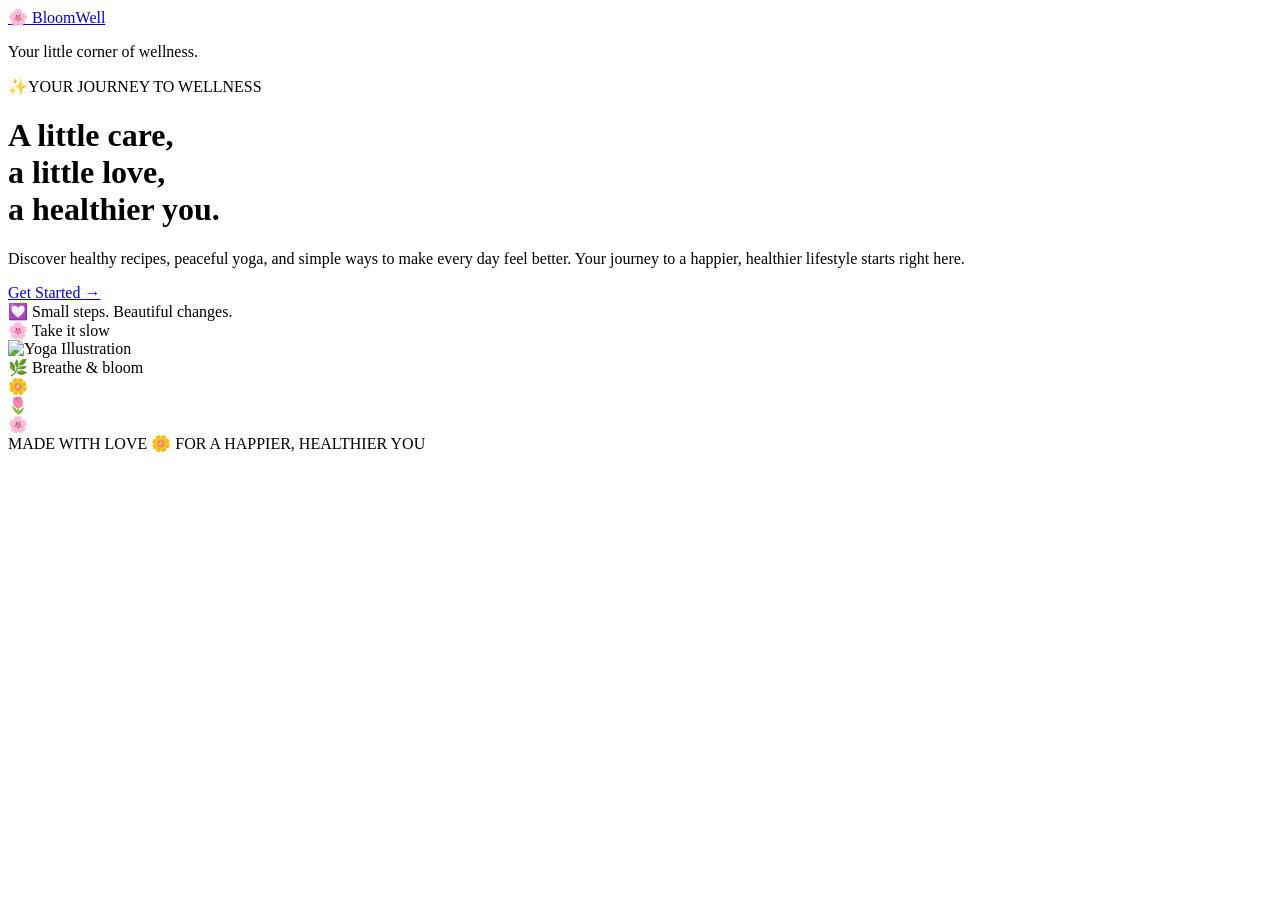
==== index.html @ e9269530 "Add files via upload" ====
<!DOCTYPE html>
<html lang="en">
<head>
    <meta charset="UTF-8">
    <meta name="viewport" content="width=device-width, initial-scale=1.0">

    <title>BloomWell | Your Wellness Journey</title>

    <link rel="stylesheet" href="style.css">
    
</head>

<body>

    <header class="navbar">
        <a href="index.html" class="logo">
            <span class="logo-icon">🌸</span>
            BloomWell
        </a>

        <p class="nav-tagline">Your little corner of wellness.</p>
    </header>

    <main class="welcome-section">

        <div class="welcome-content">

            <span class="welcome-label">
                ✨YOUR JOURNEY TO WELLNESS
            </span>

            <h1>
                A little care,<br>
                a little love,<br>
                <span>a healthier you.</span>
            </h1>

            <p class="welcome-description">
                Discover healthy recipes, peaceful yoga,
                and simple ways to make every day feel better.
                Your journey to a happier, healthier lifestyle
                starts right here.
            </p>

            <a href="dashboard.html" class="start-button">
                Get Started <span>→</span>
            </a>

            <div class="welcome-note">
                <span>💟</span>
                Small steps. Beautiful changes.
            </div>

        </div>

        <div class="welcome-art">

            <div class="art-circle"></div>

            <div class="floating-card card-top">
                🌸 <span>Take it slow</span>
            </div>

            <div class="wellness-illustration">
                <img
                src="image/yoga.jpeg"
                alt="Yoga Illustration"
                    class="main-illustration"
                >
            </div>

            <div class="floating-card card-bottom">
                🌿 <span>Breathe & bloom</span>
            </div>

            <div class="decor decor-one">🌼</div>
            <div class="decor decor-two">🌷</div>
            <div class="decor decor-three">🌸</div>

        </div>

    </main>

    <footer class="welcome-footer">
        <span>MADE WITH LOVE</span>
        <span>🌼</span>
        <span>FOR A HAPPIER, HEALTHIER YOU</span>
    </footer>

</body>
</html>
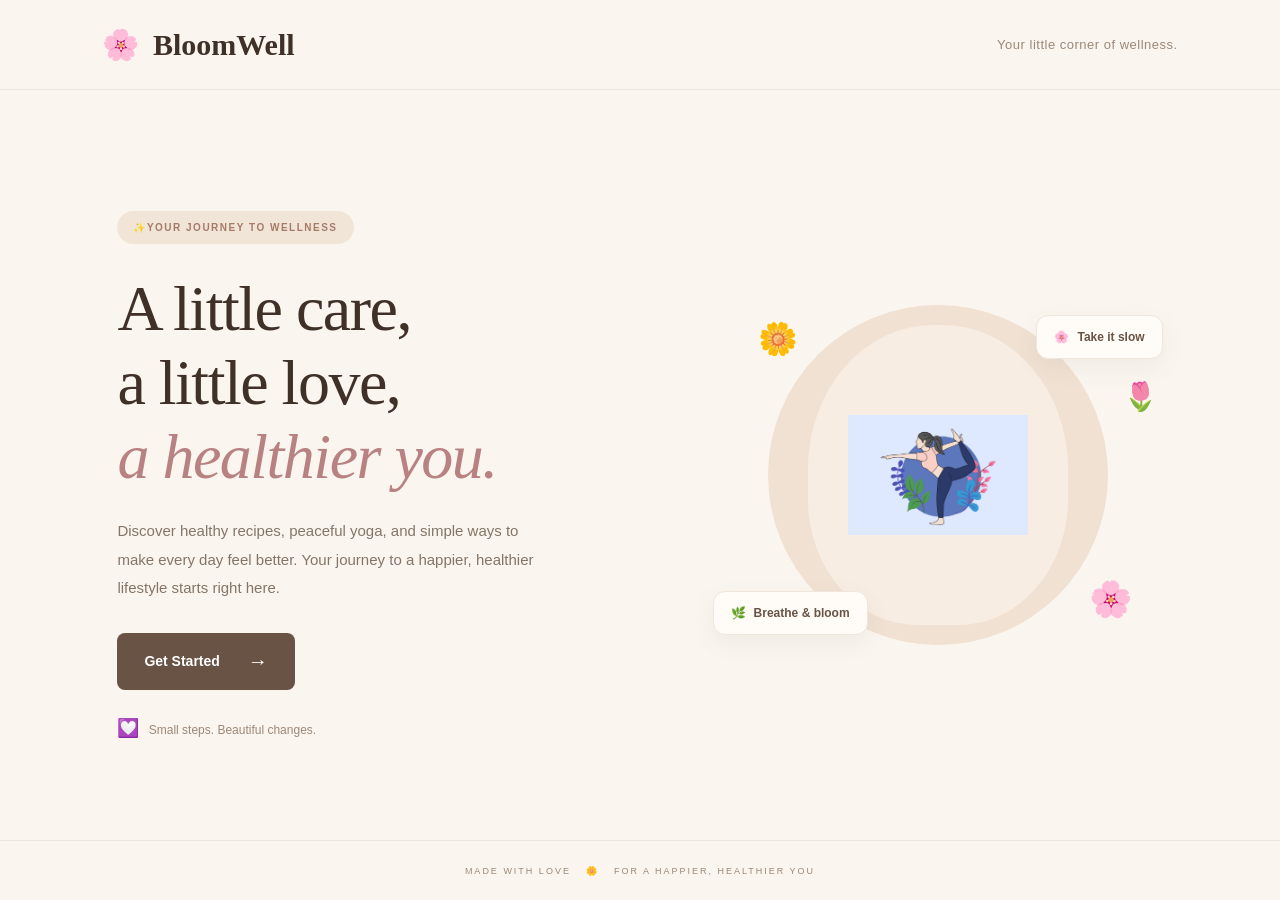
==== commit 250c3968: "Add files via upload" ====
--- a/index.html
+++ b/index.html
@@ -63,7 +63,7 @@
 
             <div class="wellness-illustration">
                 <img
-                src="image/yoga.jpeg"
+                src="images/yoga.jpeg"
                 alt="Yoga Illustration"
                     class="main-illustration"
                 >
--- a/style.css
+++ b/style.css
@@ -0,0 +1,1589 @@
+* {
+    margin: 0;
+    padding: 0;
+    box-sizing: border-box;
+}
+
+:root {
+    --cream: #FAF6EF;
+    --ivory: #FFFCF7;
+    --beige: #EDE1D2;
+    --brown: #695344;
+    --dark-brown: #3F3028;
+    --pink: #E8BFC0;
+    --muted: #9B8878;
+}
+
+body {
+    background-color: var(--cream);
+    color: var(--dark-brown);
+    font-family: 'DM Sans', sans-serif;
+    min-height: 100vh;
+}
+
+
+
+.navbar {
+    height: 90px;
+    padding: 0 8%;
+    display: flex;
+    justify-content: space-between;
+    align-items: center;
+    border-bottom: 1px solid #EDE5DB;
+}
+
+.logo {
+    text-decoration: none;
+    color: var(--dark-brown);
+    font-family: 'Playfair Display', serif;
+    font-size: 30px;
+    font-weight: 600;
+}
+
+.logo-icon {
+    color: #C58F91;
+    margin-right: 6px;
+}
+
+.nav-tagline {
+    color: var(--muted);
+    font-size: 13px;
+    letter-spacing: 0.5px;
+}
+
+
+.welcome-section {
+    max-width: 1250px;
+    min-height: calc(100vh - 150px);
+    margin: auto;
+    padding: 65px 8% 45px;
+    display: flex;
+    align-items: center;
+    justify-content: space-between;
+    gap: 45px;
+}
+
+
+
+.welcome-content {
+    flex: 1;
+    max-width: 560px;
+}
+
+.welcome-label {
+    display: inline-block;
+    color: #A77A68;
+    background-color: #F1E5D8;
+    padding: 11px 16px;
+    border-radius: 30px;
+    font-size: 10px;
+    font-weight: 700;
+    letter-spacing: 1.5px;
+    margin-bottom: 28px;
+}
+
+h1 {
+    font-family: 'Playfair Display', serif;
+    font-size: clamp(42px, 5vw, 66px);
+    line-height: 1.15;
+    font-weight: 500;
+    letter-spacing: -1.5px;
+}
+
+h1 span {
+    color: #B98282;
+    font-style: italic;
+}
+
+.welcome-description {
+    max-width: 440px;
+    margin-top: 24px;
+    margin-bottom: 30px;
+    color: #857568;
+    font-size: 15px;
+    line-height: 1.9;
+}
+
+
+.start-button {
+    display: inline-flex;
+    align-items: center;
+    gap: 28px;
+    padding: 17px 27px;
+    background-color: var(--brown);
+    color: white;
+    text-decoration: none;
+    border-radius: 8px;
+    font-size: 14px;
+    font-weight: 600;
+    transition: 0.3s ease;
+}
+
+.start-button:hover {
+    background-color: var(--dark-brown);
+    transform: translateY(-3px);
+    box-shadow: 0 8px 20px #69534425;
+}
+
+.start-button span {
+    font-size: 20px;
+}
+
+.welcome-note {
+    margin-top: 27px;
+    color: var(--muted);
+    font-size: 12px;
+}
+
+.welcome-note span {
+    color: #C58F91;
+    font-size: 18px;
+    margin-right: 6px;
+}
+
+
+.welcome-art {
+    flex: 1;
+    min-height: 410px;
+    max-width: 450px;
+    position: relative;
+    display: flex;
+    align-items: center;
+    justify-content: center;
+}
+
+.art-circle {
+    position: absolute;
+    width: 340px;
+    height: 340px;
+    background-color: #F0E1D2;
+    border-radius: 50%;
+}
+
+.wellness-illustration {
+    width: 260px;
+    height: 300px;
+    position: relative;
+    z-index: 2;
+    display: flex;
+    justify-content: center;
+    align-items: center;
+    background-color: #F8EDE3;
+    border-radius: 48% 48% 42% 42%;
+}
+
+.main-illustration {
+    width: 180px;
+    height: 210px;
+    object-fit: contain;
+}
+
+
+
+.floating-card {
+    position: absolute;
+    z-index: 3;
+    display: flex;
+    align-items: center;
+    gap: 8px;
+    padding: 14px 17px;
+    background-color: var(--ivory);
+    border: 1px solid #F0E6DB;
+    border-radius: 12px;
+    box-shadow: 0 8px 25px #69534412;
+    color: var(--brown);
+    font-size: 12px;
+    font-weight: 600;
+}
+
+.card-top {
+    top: 45px;
+    right: 0;
+}
+
+.card-bottom {
+    bottom: 45px;
+    left: 0;
+}
+
+.decor {
+    position: absolute;
+    color: #C58F91;
+    font-size: 32px;
+}
+
+.decor-one {
+    top: 50px;
+    left: 45px;
+}
+
+.decor-two {
+    top: 110px;
+    right: 5px;
+    font-size: 28px;
+}
+
+.decor-three {
+    bottom: 60px;
+    right: 30px;
+    font-size: 35px;
+}
+
+
+
+.welcome-footer {
+    min-height: 60px;
+    padding: 20px 8%;
+    display: flex;
+    justify-content: center;
+    align-items: center;
+    gap: 15px;
+    border-top: 1px solid #EDE5DB;
+    color: #9B8878;
+    font-size: 9px;
+    letter-spacing: 2px;
+}
+
+
+
+@media (max-width: 768px) {
+
+    .navbar {
+        height: 75px;
+        padding: 0 6%;
+    }
+
+    .logo {
+        font-size: 25px;
+    }
+
+    .nav-tagline {
+        font-size: 10px;
+        text-align: right;
+    }
+
+    .welcome-section {
+        padding: 45px 7%;
+        flex-direction: column;
+        text-align: center;
+        gap: 25px;
+    }
+
+    .welcome-content {
+        width: 100%;
+    }
+
+    .welcome-label {
+        font-size: 9px;
+        margin-bottom: 22px;
+    }
+
+    h1 {
+        font-size: 43px;
+    }
+
+    .welcome-description {
+        font-size: 14px;
+        margin: 22px auto 27px;
+    }
+
+    .welcome-art {
+        width: 100%;
+        min-height: 350px;
+    }
+
+    .art-circle {
+        width: 270px;
+        height: 270px;
+    }
+
+    .wellness-illustration {
+        width: 210px;
+        height: 240px;
+    }
+
+    .main-illustration {
+        width: 145px;
+        height: 180px;
+    }
+
+    .card-top {
+        top: 15px;
+        right: -5px;
+    }
+
+    .card-bottom {
+        bottom: 15px;
+        left: -5px;
+    }
+
+    .welcome-footer {
+        flex-wrap: wrap;
+        font-size: 8px;
+        gap: 9px;
+        text-align: center;
+    }
+}
+
+
+
+.back-link {
+    color: var(--brown);
+    text-decoration: none;
+    font-size: 14px;
+    font-weight: 600;
+}
+
+.back-link:hover {
+    color: #B98282;
+}
+
+.dashboard {
+    max-width: 1150px;
+    margin: auto;
+    padding: 65px 7%;
+}
+
+.dashboard-heading {
+    margin-bottom: 45px;
+}
+
+.dashboard-heading h1 {
+    font-size: clamp(42px, 5vw, 58px);
+    margin-top: 8px;
+}
+
+.dashboard-heading > p {
+    color: #857568;
+    line-height: 1.8;
+    margin-top: 18px;
+    max-width: 520px;
+    font-size: 14px;
+}
+
+
+
+.wellness-grid {
+    display: grid;
+    grid-template-columns: repeat(2, minmax(0, 1fr));
+    gap: 22px;
+}
+
+.wellness-card {
+    min-height: 265px;
+    padding: 28px;
+    border-radius: 18px;
+    text-decoration: none;
+    color: var(--dark-brown);
+    border: 1px solid #EDE3D8;
+    transition: 0.3s ease;
+    display: flex;
+    flex-direction: column;
+    align-items: flex-start;
+}
+
+.wellness-card:hover {
+    transform: translateY(-6px);
+    box-shadow: 0 12px 30px #69534412;
+}
+
+.recipe-card {
+    background-color: #F3E8D9;
+}
+
+.yoga-card {
+    background-color: #F3E4E2;
+}
+
+.selfcare-card {
+    background-color: #F0E9E0;
+}
+
+.habits-card {
+    background-color: #F5E9E8;
+}
+
+.tips-card {
+    background-color: #ECE8E0;
+}
+
+.card-icon {
+    font-size: 34px;
+    margin-bottom: 20px;
+}
+
+.card-number {
+    font-size: 9px;
+    letter-spacing: 1.8px;
+    color: #9B8170;
+    font-weight: 700;
+    margin-bottom: 10px;
+}
+
+.wellness-card h2 {
+    font-family: 'Playfair Display', serif;
+    font-size: 25px;
+    font-weight: 500;
+    margin-bottom: 10px;
+}
+
+.wellness-card p {
+    font-size: 13px;
+    color: #857568;
+    line-height: 1.8;
+    max-width: 330px;
+    margin-bottom: 22px;
+}
+
+.card-link {
+    color: #946D64;
+    font-size: 12px;
+    font-weight: 700;
+    margin-top: auto;
+}
+
+
+.daily-reminder {
+    margin-top: 35px;
+    padding: 25px 30px;
+    background-color: #FFFCF7;
+    border: 1px solid #EDE5DB;
+    border-radius: 16px;
+    display: flex;
+    align-items: center;
+    gap: 20px;
+}
+
+.reminder-icon {
+    font-size: 38px;
+    color: #C58F91;
+}
+
+.daily-reminder h2 {
+    font-family: 'Playfair Display', serif;
+    font-size: 22px;
+    font-weight: 500;
+    margin-bottom: 7px;
+}
+
+.daily-reminder p {
+    color: #857568;
+    font-size: 13px;
+    line-height: 1.8;
+}
+
+
+@media (max-width: 600px) {
+
+    .navbar {
+        padding: 0 5%;
+    }
+
+    .dashboard {
+        padding: 45px 6%;
+    }
+
+    .dashboard-heading {
+        margin-bottom: 30px;
+    }
+
+    .dashboard-heading h1 {
+        font-size: 42px;
+    }
+
+    .wellness-grid {
+        grid-template-columns: 1fr;
+        gap: 16px;
+    }
+
+    .wellness-card {
+        min-height: 240px;
+        padding: 24px;
+    }
+
+    .daily-reminder {
+        padding: 22px;
+        align-items: flex-start;
+        gap: 12px;
+    }
+}
+
+.recipes-page {
+    max-width: 1150px;
+    margin: auto;
+    padding: 60px 7%;
+}
+
+.recipes-heading {
+    padding: 10px 0 35px;
+}
+
+.recipes-heading h1 {
+    font-size: clamp(45px, 5vw, 62px);
+    margin-top: 8px;
+}
+
+.recipes-heading > p {
+    max-width: 500px;
+    margin-top: 18px;
+    color: #857568;
+    font-size: 14px;
+    line-height: 1.9;
+}
+
+
+.recipe-categories {
+    display: flex;
+    flex-wrap: wrap;
+    gap: 12px;
+    margin: 10px 0 55px;
+}
+
+.recipe-categories a {
+    text-decoration: none;
+    padding: 12px 21px;
+    border: 1px solid #E7D8C8;
+    border-radius: 30px;
+    color: #695344;
+    background: #FFFCF7;
+    font-size: 12px;
+    font-weight: 600;
+    transition: 0.3s;
+}
+
+.recipe-categories a:hover {
+    background: #695344;
+    color: white;
+}
+
+
+.recipe-section {
+    margin-bottom: 55px;
+    scroll-margin-top: 25px;
+}
+
+.section-heading {
+    display: flex;
+    justify-content: space-between;
+    align-items: center;
+    margin-bottom: 24px;
+}
+
+.section-heading h2 {
+    font-family: 'Playfair Display', serif;
+    font-size: 32px;
+    font-weight: 500;
+    margin-top: 8px;
+}
+
+.section-flower {
+    color: #C58F91;
+    font-size: 32px;
+}
+
+.recipe-grid {
+    display: grid;
+    grid-template-columns: repeat(2, minmax(0, 1fr));
+    gap: 24px;
+}
+
+
+
+.recipe-card-item {
+    overflow: hidden;
+    background: #FFFCF7;
+    border: 1px solid #EDE3D8;
+    border-radius: 17px;
+    transition: 0.3s ease;
+}
+
+.recipe-card-item:hover {
+    transform: translateY(-5px);
+    box-shadow: 0 12px 30px #69534412;
+}
+
+.recipe-image {
+    height: 190px;
+    display: flex;
+    align-items: center;
+    justify-content: center;
+    font-size: 72px;
+}
+
+.image-oats {
+    background: #F0E3D2;
+}
+
+.image-poha {
+    background: #F4E7D5;
+}
+
+.image-chilla {
+    background-color: #F1E2CC;
+}
+
+.image-moong-chilla {
+    background-color: #E8EBD9;
+}
+
+.image-oats-chilla {
+    background-color: #EFE5D7;
+}
+
+.image-paneer-chilla {
+    background-color: #F2E0DF;
+}
+.image-bowl {
+    background: #E8E8D9;
+}
+
+.image-khichdi {
+    background: #F0E1CF;
+}
+
+.image-sandwich {
+    background: #F2E4D8;
+}
+
+.image-fruit {
+    background: #F2DFE0;
+}
+
+.image-smoothie {
+    background: #EFE5D2;
+}
+
+.image-lemon {
+    background: #F2EDCF;
+}
+
+.recipe-info {
+    padding: 24px;
+}
+
+.recipe-tag {
+    display: inline-block;
+    color: #A77A68;
+    font-size: 9px;
+    font-weight: 700;
+    letter-spacing: 1.5px;
+    margin-bottom: 10px;
+}
+
+.recipe-info h3 {
+    font-family: 'Playfair Display', serif;
+    font-size: 23px;
+    font-weight: 500;
+    margin-bottom: 10px;
+}
+
+.recipe-info > p {
+    color: #857568;
+    font-size: 13px;
+    line-height: 1.8;
+    margin-bottom: 20px;
+}
+
+/* RECIPE DETAILS */
+
+.recipe-info details {
+    border-top: 1px solid #EDE3D8;
+    padding-top: 15px;
+}
+
+.recipe-info summary {
+    color: #946D64;
+    font-size: 13px;
+    font-weight: 700;
+    cursor: pointer;
+}
+
+.recipe-info details h4 {
+    font-size: 13px;
+    margin: 18px 0 8px;
+}
+
+.recipe-info details ul {
+    padding-left: 20px;
+    color: #857568;
+    font-size: 12px;
+    line-height: 2;
+}
+
+.recipe-info details p {
+    color: #857568;
+    font-size: 12px;
+    line-height: 1.9;
+}
+
+/* FOOTNOTE */
+
+.recipe-note {
+    padding: 24px;
+    background: #F3E8E5;
+    color: #876D66;
+    border-radius: 13px;
+    font-size: 13px;
+    line-height: 1.8;
+    text-align: center;
+}
+
+/* MOBILE */
+
+@media (max-width: 600px) {
+
+    .recipes-page {
+        padding: 40px 6%;
+    }
+
+    .recipes-heading h1 {
+        font-size: 44px;
+    }
+
+    .recipe-categories {
+        gap: 8px;
+        margin-bottom: 40px;
+    }
+
+    .recipe-categories a {
+        padding: 10px 15px;
+    }
+
+    .section-heading h2 {
+        font-size: 27px;
+    }
+
+    .recipe-grid {
+        grid-template-columns: 1fr;
+        gap: 18px;
+    }
+
+    .recipe-image {
+        height: 170px;
+    }
+
+    .recipe-info {
+        padding: 20px;
+    }
+}
+
+.yoga-page {
+    max-width: 1150px;
+    margin: auto;
+    padding: 45px 7% 65px;
+}
+
+.yoga-hero {
+    display: flex;
+    align-items: center;
+    justify-content: space-between;
+    gap: 35px;
+    padding: 25px 0 55px;
+}
+
+.yoga-hero-text {
+    flex: 1;
+}
+
+.yoga-hero-text h1 {
+    font-size: clamp(40px, 5vw, 58px);
+    margin-top: 10px;
+}
+
+.yoga-hero-text h1 span {
+    color: #B98282;
+    font-style: italic;
+}
+
+.yoga-hero-text > p {
+    max-width: 440px;
+    margin: 22px 0 28px;
+    color: #857568;
+    font-size: 14px;
+    line-height: 1.9;
+}
+
+.yoga-hero-art {
+    flex: 1;
+    min-height: 340px;
+    max-width: 390px;
+    position: relative;
+    display: flex;
+    align-items: center;
+    justify-content: center;
+}
+
+.yoga-art-circle {
+    position: absolute;
+    width: 290px;
+    height: 290px;
+    background: #F0E1D2;
+    border-radius: 50%;
+}
+
+.yoga-hero-emoji {
+    position: relative;
+    z-index: 1;
+    width: 230px;
+    height: 250px;
+    display: flex;
+    justify-content: center;
+    align-items: center;
+    background: #F8EDE3;
+    border-radius: 48% 48% 42% 42%;
+    font-size: 115px;
+}
+
+.yoga-flower {
+    position: absolute;
+    z-index: 2;
+    color: #C58F91;
+    font-size: 35px;
+}
+
+.flower-one {
+    top: 25px;
+    left: 25px;
+}
+
+.flower-two {
+    top: 65px;
+    right: 10px;
+}
+
+.yoga-art-note {
+    position: absolute;
+    z-index: 3;
+    bottom: 15px;
+    right: 0;
+    padding: 14px 18px;
+    background: #FFFCF7;
+    color: #695344;
+    border: 1px solid #EDE3D8;
+    border-radius: 12px;
+    font-size: 12px;
+}
+
+/* YOGA INTRO */
+
+.yoga-intro {
+    text-align: center;
+    padding: 40px 20px 55px;
+    border-top: 1px solid #EDE5DB;
+}
+
+.yoga-intro h2 {
+    margin-top: 12px;
+    font-family: 'Playfair Display', serif;
+    font-size: 34px;
+    font-weight: 500;
+}
+
+.yoga-intro p {
+    max-width: 580px;
+    margin: 15px auto 0;
+    color: #857568;
+    font-size: 14px;
+    line-height: 1.9;
+}
+
+/* YOGA POSES */
+
+.yoga-poses {
+    padding: 15px 0 40px;
+    scroll-margin-top: 25px;
+}
+
+.yoga-section-heading {
+    display: flex;
+    justify-content: space-between;
+    align-items: center;
+    margin-bottom: 25px;
+}
+
+.yoga-section-heading h2 {
+    margin-top: 8px;
+    font-family: 'Playfair Display', serif;
+    font-size: 34px;
+    font-weight: 500;
+}
+
+.yoga-grid {
+    display: grid;
+    grid-template-columns: repeat(2, minmax(0, 1fr));
+    gap: 24px;
+}
+
+.yoga-card {
+    overflow: hidden;
+    background: #FFFCF7;
+    border: 1px solid #EDE3D8;
+    border-radius: 17px;
+    transition: 0.3s ease;
+}
+
+.yoga-card:hover {
+    transform: translateY(-5px);
+    box-shadow: 0 12px 30px #69534412;
+}
+
+.yoga-card-art {
+    min-height: 175px;
+    display: flex;
+    align-items: center;
+    justify-content: center;
+    font-size: 75px;
+}
+
+.yoga-art-one {
+    background: #F3E5DE;
+}
+
+.yoga-art-two {
+    background: #EAE9D9;
+}
+
+.yoga-art-three {
+    background: #F0E3D3;
+}
+
+.yoga-art-four {
+    background: #F2E8DD;
+}
+
+.yoga-art-five {
+    background: #E8E9DD;
+}
+
+.yoga-art-six {
+    background: #F1E2E2;
+}
+
+.yoga-card-content {
+    padding: 24px;
+}
+
+.yoga-card-content h3 {
+    margin: 5px 0;
+    font-family: 'Playfair Display', serif;
+    font-size: 25px;
+    font-weight: 500;
+}
+
+.yoga-subtitle {
+    color: #B98282;
+    font-size: 12px;
+    font-style: italic;
+    margin-bottom: 12px;
+}
+
+.yoga-card-content > p:not(.yoga-subtitle) {
+    color: #857568;
+    font-size: 13px;
+    line-height: 1.8;
+    margin-bottom: 18px;
+}
+
+.yoga-card-content details {
+    border-top: 1px solid #EDE3D8;
+    padding-top: 15px;
+}
+
+.yoga-card-content summary {
+    color: #946D64;
+    font-size: 13px;
+    font-weight: 700;
+    cursor: pointer;
+}
+
+.yoga-card-content ol {
+    padding-left: 20px;
+    margin-top: 15px;
+    color: #857568;
+    font-size: 12px;
+    line-height: 2;
+}
+
+/* YOGA REMINDER */
+
+.yoga-reminder {
+    display: flex;
+    align-items: flex-start;
+    gap: 18px;
+    margin-top: 20px;
+    padding: 27px;
+    background: #F3E8E5;
+    border-radius: 15px;
+}
+
+.yoga-reminder-icon {
+    color: #B98282;
+    font-size: 35px;
+}
+
+.yoga-reminder h2 {
+    font-family: 'Playfair Display', serif;
+    font-size: 23px;
+    font-weight: 500;
+    margin-bottom: 8px;
+}
+
+.yoga-reminder p {
+    color: #857568;
+    font-size: 13px;
+    line-height: 1.9;
+}
+
+
+
+@media (max-width: 600px) {
+    .yoga-page {
+        padding: 35px 6% 45px;
+    }
+
+    .yoga-hero {
+        flex-direction: column;
+        text-align: center;
+        gap: 20px;
+    }
+
+    .yoga-hero-text h1 {
+        font-size: 42px;
+    }
+
+    .yoga-hero-text > p {
+        margin: 20px auto 25px;
+    }
+
+    .yoga-hero-art {
+        width: 100%;
+        min-height: 300px;
+    }
+
+    .yoga-art-circle {
+        width: 245px;
+        height: 245px;
+    }
+
+    .yoga-hero-emoji {
+        width: 195px;
+        height: 215px;
+        font-size: 95px;
+    }
+
+    .yoga-intro h2,
+    .yoga-section-heading h2 {
+        font-size: 28px;
+    }
+
+    .yoga-grid {
+        grid-template-columns: 1fr;
+        gap: 18px;
+    }
+
+    .yoga-card-art {
+        min-height: 155px;
+    }
+
+    .yoga-reminder {
+        padding: 20px;
+        gap: 12px;
+    }
+}
+
+.habits-page {
+    background: #FBF6EF;
+    color: #514239;
+}
+
+.habits-header {
+    display: flex;
+    justify-content: space-between;
+    align-items: center;
+    padding: 22px 8%;
+    border-bottom: 1px solid #EDE1D6;
+}
+
+.habits-logo {
+    color: #785C50;
+    font-size: 24px;
+    font-weight: bold;
+    text-decoration: none;
+}
+
+.habits-back {
+    color: #785C50;
+    text-decoration: none;
+    border: 1px solid #DCC9BA;
+    border-radius: 25px;
+    padding: 10px 18px;
+}
+
+.habits-hero {
+    text-align: center;
+    padding: 65px 20px 55px;
+    background: #F5E9DF;
+}
+
+.habits-label,
+.habits-heading > span {
+    color: #A77C78;
+    font-size: 11px;
+    letter-spacing: 2px;
+    font-weight: bold;
+}
+
+.habits-hero h1 {
+    font-family: Georgia, serif;
+    font-size: clamp(36px, 6vw, 58px);
+    line-height: 1.15;
+    font-weight: normal;
+    margin: 20px 0;
+}
+
+.habits-hero p {
+    color: #7C6A60;
+    line-height: 1.8;
+}
+
+.habits-hero-art {
+    font-size: 46px;
+    margin-top: 25px;
+}
+
+.habits-content {
+    padding: 65px 8%;
+}
+
+.habits-heading {
+    text-align: center;
+    margin-bottom: 35px;
+}
+
+.habits-heading h2,
+.habits-reminder h2 {
+    font-family: Georgia, serif;
+    font-size: 34px;
+    font-weight: normal;
+    margin: 12px 0;
+}
+
+.habits-heading p {
+    color: #88766C;
+}
+
+.habits-grid {
+    display: grid;
+    grid-template-columns: repeat(4, minmax(0, 1fr));
+    gap: 22px;
+}
+
+.habit-card {
+    background: #FFFCF8;
+    border: 1px solid #EEE2D8;
+    border-radius: 20px;
+    overflow: hidden;
+    box-shadow: 0 8px 22px rgba(105, 77, 59, 0.05);
+    transition: transform 0.25s ease;
+}
+
+.habit-card:hover {
+    transform: translateY(-5px);
+}
+
+.habit-art {
+    height: 145px;
+    display: flex;
+    align-items: center;
+    justify-content: center;
+    font-size: 58px;
+}
+
+.habit-art-one {
+    background: #DDEBE6;
+}
+
+.habit-art-two {
+    background: #F3E1D8;
+}
+
+.habit-art-three {
+    background: #E5E9D8;
+}
+
+.habit-art-four {
+    background: #E9E0EF;
+}
+
+.habit-art-five {
+    background: #E5E1EF;
+}
+
+.habit-art-six {
+    background: #DDE9E8;
+}
+
+.habit-art-seven {
+    background: #F6E9CE;
+}
+
+.habit-art-eight {
+    background: #F3DFE3;
+}
+
+.habit-info {
+    padding: 20px;
+}
+
+.habit-category {
+    color: #A77C78;
+    font-size: 9px;
+    letter-spacing: 1px;
+    font-weight: bold;
+}
+
+.habit-info h3 {
+    font-family: Georgia, serif;
+    font-size: 20px;
+    font-weight: normal;
+    margin: 12px 0;
+}
+
+.habit-info p {
+    color: #827168;
+    font-size: 13px;
+    line-height: 1.8;
+}
+
+.habits-reminder {
+    text-align: center;
+    margin: 0 8% 65px;
+    padding: 35px 25px;
+    background: #F2E5DC;
+    border-radius: 22px;
+}
+
+.habits-reminder > span {
+    font-size: 35px;
+}
+
+.habits-reminder p {
+    max-width: 550px;
+    margin: 0 auto;
+    color: #79685E;
+    line-height: 1.8;
+}
+
+.habits-footer {
+    text-align: center;
+    padding: 25px;
+    color: #8C776B;
+    border-top: 1px solid #EDE1D6;
+}
+
+@media (max-width: 1000px) {
+    .habits-grid {
+        grid-template-columns: repeat(2, minmax(0, 1fr));
+    }
+}
+
+@media (max-width: 560px) {
+    .habits-header {
+        padding: 18px 5%;
+    }
+
+    .habits-logo {
+        font-size: 20px;
+    }
+
+    .habits-back {
+        padding: 8px 12px;
+        font-size: 13px;
+    }
+
+    .habits-content {
+        padding: 45px 5%;
+    }
+
+    .habits-grid {
+        grid-template-columns: 1fr;
+    }
+
+    .habits-heading h2,
+    .habits-reminder h2 {
+        font-size: 29px;
+    }
+}
+
+.tips-page {
+    background: #FBF6EF;
+    color: #514239;
+}
+
+.tips-header {
+    display: flex;
+    justify-content: space-between;
+    align-items: center;
+    padding: 22px 8%;
+    border-bottom: 1px solid #EDE1D6;
+}
+
+.tips-logo {
+    color: #785C50;
+    font-size: 24px;
+    font-weight: bold;
+    text-decoration: none;
+}
+
+.tips-back {
+    color: #785C50;
+    text-decoration: none;
+    border: 1px solid #DCC9BA;
+    border-radius: 25px;
+    padding: 10px 18px;
+}
+
+.tips-hero {
+    text-align: center;
+    padding: 65px 20px 55px;
+    background: #F5E9DF;
+}
+
+.tips-label,
+.tips-heading > span {
+    color: #A77C78;
+    font-size: 11px;
+    letter-spacing: 2px;
+    font-weight: bold;
+}
+
+.tips-hero h1 {
+    font-family: Georgia, serif;
+    font-size: clamp(36px, 6vw, 58px);
+    line-height: 1.15;
+    font-weight: normal;
+    margin: 20px 0;
+}
+
+.tips-hero p {
+    color: #7C6A60;
+    line-height: 1.8;
+}
+
+.tips-hero-art {
+    font-size: 46px;
+    margin-top: 25px;
+}
+
+.tip-of-day {
+    display: flex;
+    align-items: center;
+    gap: 25px;
+    margin: 45px 8% 15px;
+    padding: 30px;
+    background: #EAE9DC;
+    border-radius: 22px;
+}
+
+.tip-day-art {
+    min-width: 100px;
+    height: 100px;
+    display: flex;
+    justify-content: center;
+    align-items: center;
+    background: #F9F2E5;
+    border-radius: 50%;
+    font-size: 48px;
+}
+
+.tip-day-content > span {
+    color: #92776A;
+    font-size: 10px;
+    letter-spacing: 1.5px;
+    font-weight: bold;
+}
+
+.tip-day-content h2 {
+    font-family: Georgia, serif;
+    font-size: 28px;
+    font-weight: normal;
+    margin: 10px 0;
+}
+
+.tip-day-content p {
+    color: #796B60;
+    line-height: 1.8;
+    margin-bottom: 0;
+}
+
+.tips-content {
+    padding: 55px 8%;
+}
+
+.tips-heading {
+    text-align: center;
+    margin-bottom: 35px;
+}
+
+.tips-heading h2,
+.tips-quote h2 {
+    font-family: Georgia, serif;
+    font-size: 34px;
+    font-weight: normal;
+    margin: 12px 0;
+}
+
+.tips-heading p {
+    color: #88766C;
+}
+
+.tips-grid {
+    display: grid;
+    grid-template-columns: repeat(3, minmax(0, 1fr));
+    gap: 25px;
+}
+
+.tips-card {
+    background: #FFFCF8;
+    border: 1px solid #EEE2D8;
+    border-radius: 20px;
+    overflow: hidden;
+    box-shadow: 0 8px 22px rgba(105, 77, 59, 0.05);
+    transition: transform 0.25s ease;
+}
+
+.tips-card:hover {
+    transform: translateY(-5px);
+}
+
+.tips-art {
+    height: 145px;
+    display: flex;
+    justify-content: center;
+    align-items: center;
+    font-size: 58px;
+}
+
+.tips-art-one {
+    background: #E5E9D8;
+}
+
+.tips-art-two {
+    background: #DDEBE6;
+}
+
+.tips-art-three {
+    background: #E5E1EF;
+}
+
+.tips-art-four {
+    background: #E9DDE5;
+}
+
+.tips-art-five {
+    background: #F3DFD7;
+}
+
+.tips-art-six {
+    background: #EAE3D5;
+}
+
+.tips-art-seven {
+    background: #E0E9D9;
+}
+
+.tips-art-eight {
+    background: #F3DFE3;
+}
+
+.tips-card-content {
+    padding: 22px;
+}
+
+.tips-category {
+    color: #A77C78;
+    font-size: 10px;
+    letter-spacing: 1px;
+    font-weight: bold;
+}
+
+.tips-card h3 {
+    font-family: Georgia, serif;
+    font-size: 22px;
+    font-weight: normal;
+    margin: 12px 0;
+}
+
+.tips-card ul {
+    padding-left: 18px;
+    color: #827168;
+    font-size: 13px;
+    line-height: 1.9;
+}
+
+.tips-quote {
+    text-align: center;
+    margin: 0 8% 65px;
+    padding: 35px 25px;
+    background: #F2E5DC;
+    border-radius: 22px;
+}
+
+.tips-quote > span {
+    font-size: 35px;
+}
+
+.tips-quote p {
+    max-width: 550px;
+    margin: 0 auto;
+    color: #79685E;
+    line-height: 1.8;
+}
+
+.tips-footer {
+    text-align: center;
+    padding: 25px;
+    color: #8C776B;
+    border-top: 1px solid #EDE1D6;
+}
+
+@media (max-width: 900px) {
+    .tips-grid {
+        grid-template-columns: repeat(2, minmax(0, 1fr));
+    }
+}
+
+@media (max-width: 560px) {
+    .tips-header {
+        padding: 18px 5%;
+    }
+
+    .tips-logo {
+        font-size: 20px;
+    }
+
+    .tips-back {
+        padding: 8px 12px;
+        font-size: 13px;
+    }
+
+    .tip-of-day {
+        flex-direction: column;
+        text-align: center;
+        margin: 30px 5% 10px;
+        padding: 25px 20px;
+    }
+
+    .tips-content {
+        padding: 45px 5%;
+    }
+
+    .tips-grid {
+        grid-template-columns: 1fr;
+    }
+
+    .tips-heading h2,
+    .tips-quote h2 {
+        font-size: 29px;
+    }
+}
